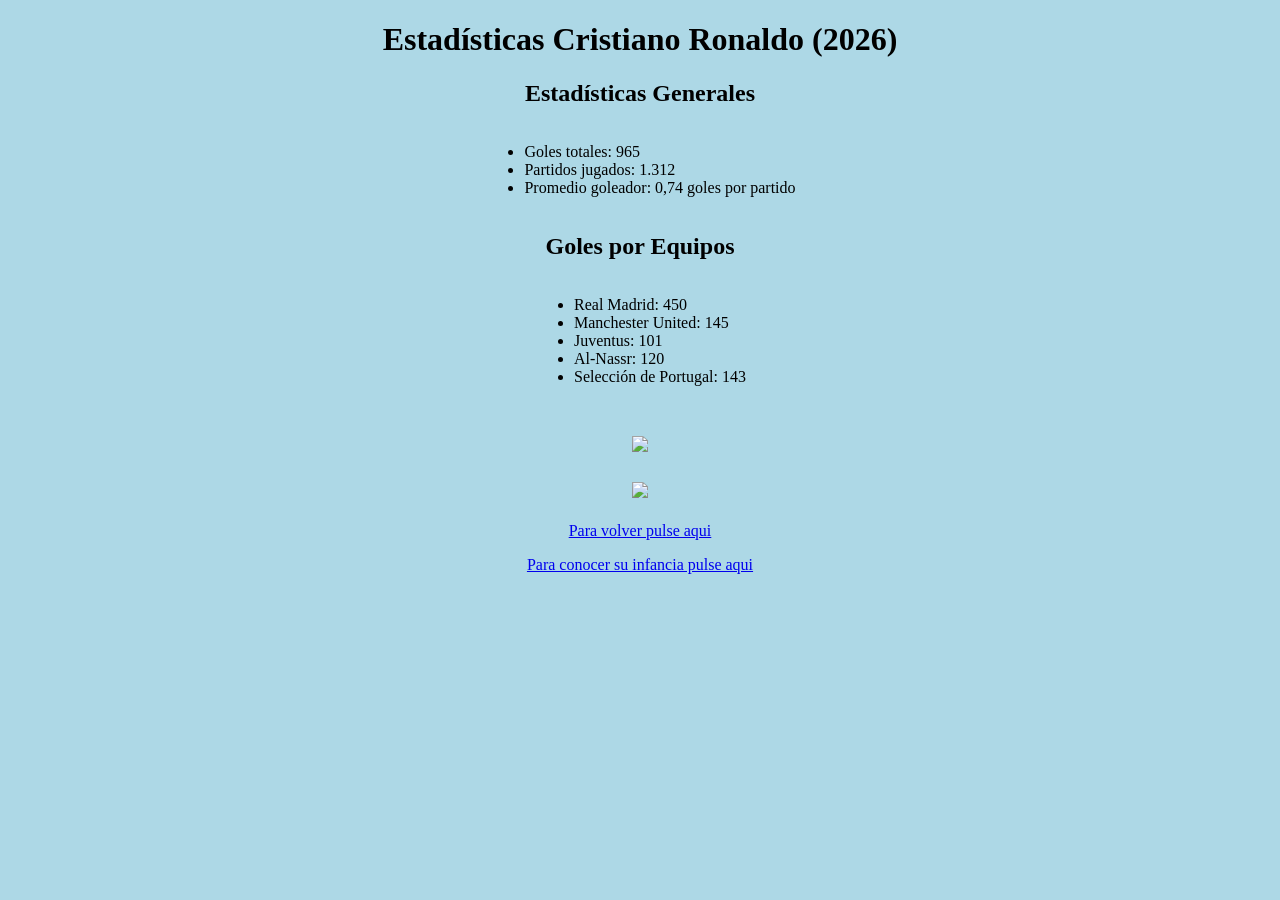
==== estadisticas.html @ cbf406df "Add files via upload" ====
<!DOCTYPE html>
<html lang="es">
<head>
<title>Estadisticas de Cristiano Ronaldo</title>
</head>

<body align="center" bgcolor="lightblue">

<h1>Estadísticas Cristiano Ronaldo (2026)</h1>

<h2>Estadísticas Generales</h2>

<ul style="display:inline-block; text-align:left;">
    <li>Goles totales: 965</li>
    <li>Partidos jugados: 1.312</li>
    <li>Promedio goleador: 0,74 goles por partido</li>
</ul>

<h2>Goles por Equipos</h2>

<ul style="display:inline-block; text-align:left;">
    <li>Real Madrid: 450</li>
    <li>Manchester United: 145</li>
    <li>Juventus: 101</li>
    <li>Al-Nassr: 120</li>
    <li>Selección de Portugal: 143</li>
</ul>

<h1><img src="imagenes/cr7copa.jpg" width="250"></h1>
<h3><img src="imagenes/madrid.jpg" width="250"></h3>

<p align="center">
<a href="index.html">Para volver pulse aqui</a>
</p>
<a href="infancia.html">Para conocer su infancia pulse aqui</a>

</body>
</html>
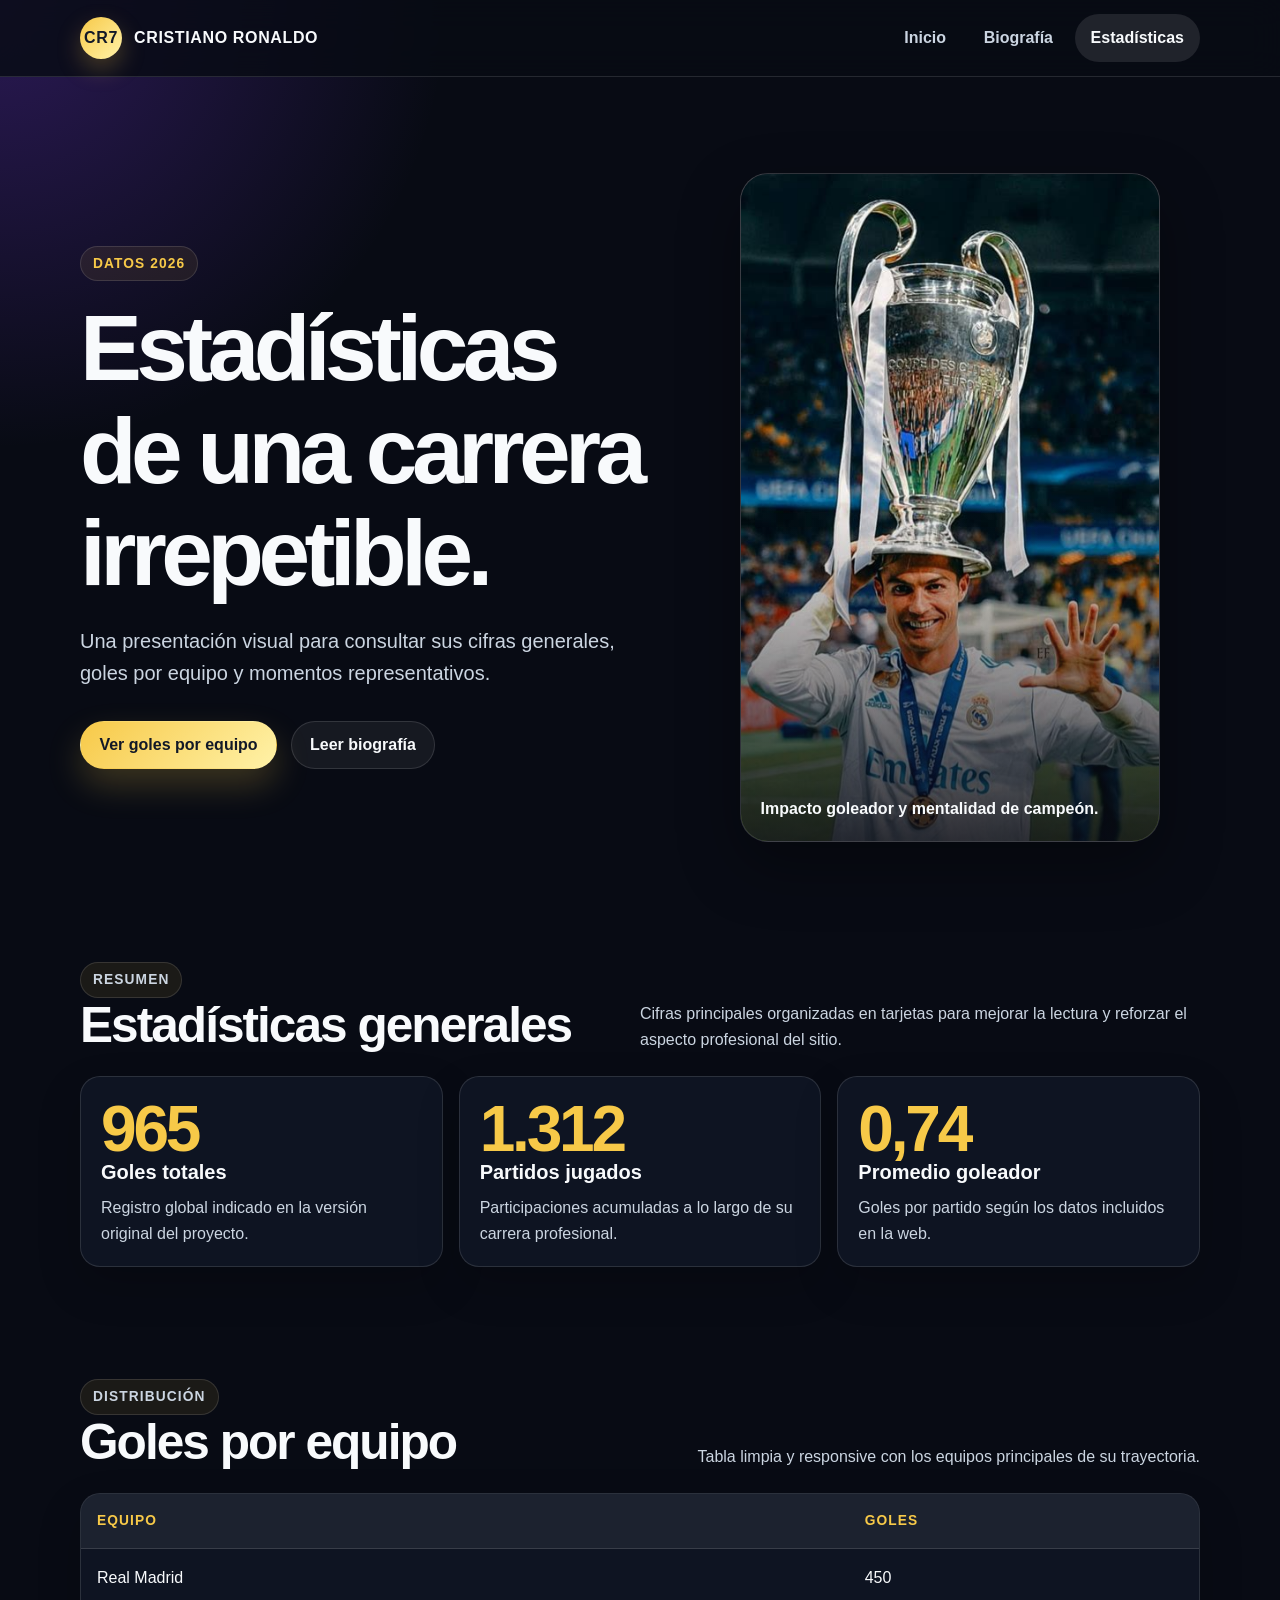
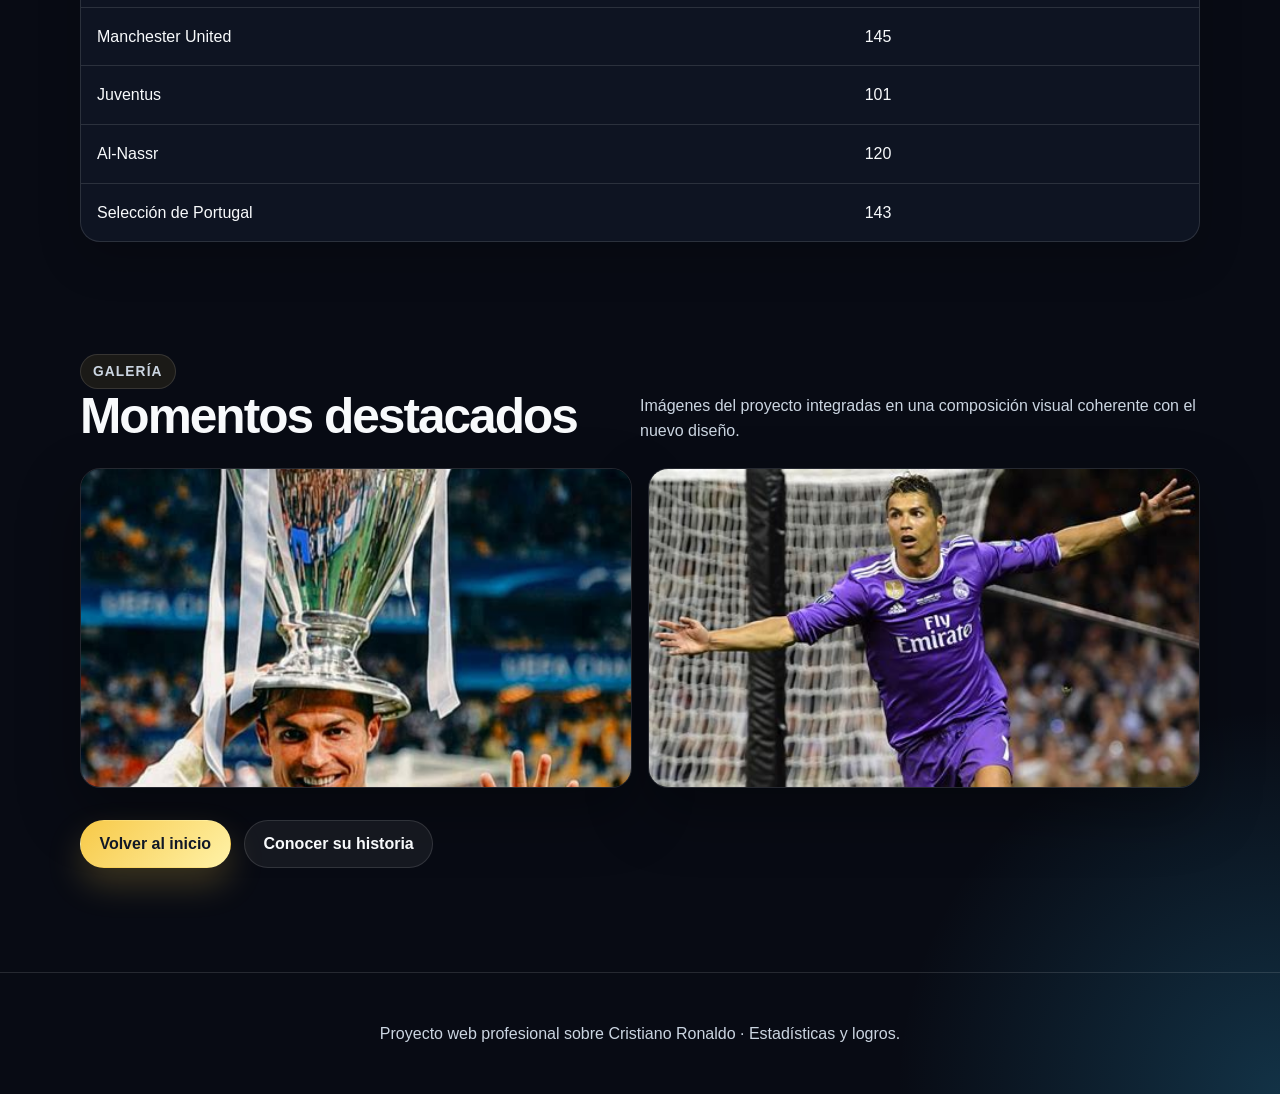
==== commit 886a93bb: "Profesionaliza sitio de Cristiano Ronaldo" ====
--- a/estadisticas.html
+++ b/estadisticas.html
@@ -1,38 +1,144 @@
 <!DOCTYPE html>
 <html lang="es">
 <head>
-<title>Estadisticas de Cristiano Ronaldo</title>
+    <meta charset="UTF-8">
+    <meta name="viewport" content="width=device-width, initial-scale=1.0">
+    <meta name="description" content="Estadísticas destacadas de Cristiano Ronaldo con tarjetas, tablas y galería visual.">
+    <title>Estadísticas de Cristiano Ronaldo | Datos destacados</title>
+    <link rel="stylesheet" href="estilos.css">
 </head>
+<body>
+    <header class="site-header">
+        <nav class="navbar container" aria-label="Navegación principal">
+            <a class="logo" href="index.html" aria-label="Inicio Cristiano Ronaldo">
+                <span class="logo-mark">CR7</span>
+                <span>Cristiano Ronaldo</span>
+            </a>
+            <ul class="nav-links">
+                <li><a href="index.html">Inicio</a></li>
+                <li><a href="infancia.html">Biografía</a></li>
+                <li><a class="active" href="estadisticas.html">Estadísticas</a></li>
+            </ul>
+        </nav>
+    </header>
 
-<body align="center" bgcolor="lightblue">
+    <main>
+        <section class="hero">
+            <div class="container hero-grid">
+                <div>
+                    <p class="eyebrow">Datos 2026</p>
+                    <h1>Estadísticas de una carrera irrepetible.</h1>
+                    <p class="lead">Una presentación visual para consultar sus cifras generales, goles por equipo y momentos representativos.</p>
+                    <div class="hero-actions">
+                        <a class="button button-primary" href="#goles">Ver goles por equipo</a>
+                        <a class="button button-secondary" href="infancia.html">Leer biografía</a>
+                    </div>
+                </div>
+                <figure class="feature-image">
+                    <img src="imagenes/cr7copa.jpg" alt="Cristiano Ronaldo sosteniendo un trofeo">
+                    <figcaption class="image-caption">Impacto goleador y mentalidad de campeón.</figcaption>
+                </figure>
+            </div>
+        </section>
 
-<h1>Estadísticas Cristiano Ronaldo (2026)</h1>
+        <section class="section" aria-labelledby="resumen-title">
+            <div class="container">
+                <div class="section-header">
+                    <div>
+                        <p class="eyebrow">Resumen</p>
+                        <h2 id="resumen-title">Estadísticas generales</h2>
+                    </div>
+                    <p>Cifras principales organizadas en tarjetas para mejorar la lectura y reforzar el aspecto profesional del sitio.</p>
+                </div>
+                <div class="stats-grid">
+                    <article class="stat-card">
+                        <span class="stat-number">965</span>
+                        <h3>Goles totales</h3>
+                        <p>Registro global indicado en la versión original del proyecto.</p>
+                    </article>
+                    <article class="stat-card">
+                        <span class="stat-number">1.312</span>
+                        <h3>Partidos jugados</h3>
+                        <p>Participaciones acumuladas a lo largo de su carrera profesional.</p>
+                    </article>
+                    <article class="stat-card">
+                        <span class="stat-number">0,74</span>
+                        <h3>Promedio goleador</h3>
+                        <p>Goles por partido según los datos incluidos en la web.</p>
+                    </article>
+                </div>
+            </div>
+        </section>
 
-<h2>Estadísticas Generales</h2>
+        <section id="goles" class="section" aria-labelledby="goles-title">
+            <div class="container">
+                <div class="section-header">
+                    <div>
+                        <p class="eyebrow">Distribución</p>
+                        <h2 id="goles-title">Goles por equipo</h2>
+                    </div>
+                    <p>Tabla limpia y responsive con los equipos principales de su trayectoria.</p>
+                </div>
+                <div class="table-card">
+                    <table>
+                        <thead>
+                            <tr>
+                                <th>Equipo</th>
+                                <th>Goles</th>
+                            </tr>
+                        </thead>
+                        <tbody>
+                            <tr>
+                                <td>Real Madrid</td>
+                                <td>450</td>
+                            </tr>
+                            <tr>
+                                <td>Manchester United</td>
+                                <td>145</td>
+                            </tr>
+                            <tr>
+                                <td>Juventus</td>
+                                <td>101</td>
+                            </tr>
+                            <tr>
+                                <td>Al-Nassr</td>
+                                <td>120</td>
+                            </tr>
+                            <tr>
+                                <td>Selección de Portugal</td>
+                                <td>143</td>
+                            </tr>
+                        </tbody>
+                    </table>
+                </div>
+            </div>
+        </section>
 
-<ul style="display:inline-block; text-align:left;">
-    <li>Goles totales: 965</li>
-    <li>Partidos jugados: 1.312</li>
-    <li>Promedio goleador: 0,74 goles por partido</li>
-</ul>
+        <section class="section" aria-labelledby="galeria-title">
+            <div class="container">
+                <div class="section-header">
+                    <div>
+                        <p class="eyebrow">Galería</p>
+                        <h2 id="galeria-title">Momentos destacados</h2>
+                    </div>
+                    <p>Imágenes del proyecto integradas en una composición visual coherente con el nuevo diseño.</p>
+                </div>
+                <div class="gallery-grid">
+                    <img src="imagenes/cr7copa.jpg" alt="Cristiano Ronaldo celebrando con un trofeo">
+                    <img src="imagenes/madrid.jpg" alt="Cristiano Ronaldo en su etapa con el Real Madrid">
+                </div>
+                <div class="card-actions">
+                    <a class="button button-primary" href="index.html">Volver al inicio</a>
+                    <a class="button button-secondary" href="infancia.html">Conocer su historia</a>
+                </div>
+            </div>
+        </section>
+    </main>
 
-<h2>Goles por Equipos</h2>
-
-<ul style="display:inline-block; text-align:left;">
-    <li>Real Madrid: 450</li>
-    <li>Manchester United: 145</li>
-    <li>Juventus: 101</li>
-    <li>Al-Nassr: 120</li>
-    <li>Selección de Portugal: 143</li>
-</ul>
-
-<h1><img src="imagenes/cr7copa.jpg" width="250"></h1>
-<h3><img src="imagenes/madrid.jpg" width="250"></h3>
-
-<p align="center">
-<a href="index.html">Para volver pulse aqui</a>
-</p>
-<a href="infancia.html">Para conocer su infancia pulse aqui</a>
-
+    <footer class="site-footer">
+        <div class="container">
+            <p>Proyecto web profesional sobre Cristiano Ronaldo · Estadísticas y logros.</p>
+        </div>
+    </footer>
 </body>
 </html>
--- a/estilos.css
+++ b/estilos.css
@@ -0,0 +1,445 @@
+:root {
+    --color-bg: #080b14;
+    --color-surface: #111827;
+    --color-surface-light: #1f2937;
+    --color-primary: #f7c948;
+    --color-secondary: #7c3aed;
+    --color-accent: #38bdf8;
+    --color-text: #f8fafc;
+    --color-muted: #cbd5e1;
+    --color-border: rgba(255, 255, 255, 0.12);
+    --shadow-soft: 0 24px 60px rgba(0, 0, 0, 0.35);
+    --radius-xl: 28px;
+    --radius-lg: 20px;
+    --max-width: 1120px;
+}
+
+* {
+    box-sizing: border-box;
+}
+
+html {
+    scroll-behavior: smooth;
+}
+
+body {
+    margin: 0;
+    font-family: "Inter", "Segoe UI", Arial, sans-serif;
+    color: var(--color-text);
+    background:
+        radial-gradient(circle at top left, rgba(124, 58, 237, 0.30), transparent 28rem),
+        radial-gradient(circle at bottom right, rgba(56, 189, 248, 0.22), transparent 24rem),
+        var(--color-bg);
+    line-height: 1.6;
+}
+
+img {
+    max-width: 100%;
+    display: block;
+}
+
+a {
+    color: inherit;
+    text-decoration: none;
+}
+
+.container {
+    width: min(100% - 2rem, var(--max-width));
+    margin: 0 auto;
+}
+
+.site-header {
+    position: sticky;
+    top: 0;
+    z-index: 10;
+    border-bottom: 1px solid var(--color-border);
+    background: rgba(8, 11, 20, 0.82);
+    backdrop-filter: blur(16px);
+}
+
+.navbar {
+    display: flex;
+    align-items: center;
+    justify-content: space-between;
+    gap: 1rem;
+    min-height: 76px;
+}
+
+.logo {
+    display: inline-flex;
+    align-items: center;
+    gap: 0.75rem;
+    font-weight: 800;
+    letter-spacing: 0.04em;
+    text-transform: uppercase;
+}
+
+.logo-mark {
+    display: grid;
+    place-items: center;
+    width: 42px;
+    height: 42px;
+    border-radius: 50%;
+    color: #111827;
+    background: linear-gradient(135deg, var(--color-primary), #fff2a8);
+    box-shadow: 0 10px 24px rgba(247, 201, 72, 0.25);
+}
+
+.nav-links {
+    display: flex;
+    align-items: center;
+    gap: 0.35rem;
+    list-style: none;
+    margin: 0;
+    padding: 0;
+}
+
+.nav-links a {
+    display: inline-flex;
+    padding: 0.7rem 1rem;
+    border-radius: 999px;
+    color: var(--color-muted);
+    font-weight: 700;
+    transition: 180ms ease;
+}
+
+.nav-links a:hover,
+.nav-links a.active {
+    color: var(--color-text);
+    background: rgba(255, 255, 255, 0.10);
+}
+
+.hero {
+    padding: 5rem 0 3rem;
+}
+
+.hero-grid {
+    display: grid;
+    grid-template-columns: minmax(0, 1.08fr) minmax(280px, 0.92fr);
+    gap: 2rem;
+    align-items: center;
+}
+
+.eyebrow {
+    display: inline-flex;
+    align-items: center;
+    gap: 0.5rem;
+    margin: 0 0 1rem;
+    padding: 0.35rem 0.75rem;
+    border: 1px solid var(--color-border);
+    border-radius: 999px;
+    color: var(--color-primary);
+    background: rgba(247, 201, 72, 0.08);
+    font-size: 0.86rem;
+    font-weight: 800;
+    letter-spacing: 0.08em;
+    text-transform: uppercase;
+}
+
+h1,
+h2,
+h3 {
+    margin: 0;
+    line-height: 1.1;
+}
+
+h1 {
+    max-width: 780px;
+    font-size: clamp(2.8rem, 8vw, 5.8rem);
+    letter-spacing: -0.06em;
+}
+
+h2 {
+    font-size: clamp(2rem, 5vw, 3.1rem);
+    letter-spacing: -0.04em;
+}
+
+h3 {
+    font-size: 1.25rem;
+}
+
+.lead {
+    max-width: 720px;
+    margin: 1.35rem 0 0;
+    color: var(--color-muted);
+    font-size: clamp(1.05rem, 2vw, 1.25rem);
+}
+
+.hero-actions,
+.card-actions {
+    display: flex;
+    flex-wrap: wrap;
+    gap: 0.85rem;
+    margin-top: 2rem;
+}
+
+.button {
+    display: inline-flex;
+    align-items: center;
+    justify-content: center;
+    gap: 0.5rem;
+    min-height: 48px;
+    padding: 0 1.15rem;
+    border: 1px solid transparent;
+    border-radius: 999px;
+    font-weight: 800;
+    transition: 180ms ease;
+}
+
+.button-primary {
+    color: #111827;
+    background: linear-gradient(135deg, var(--color-primary), #fff2a8);
+    box-shadow: 0 16px 34px rgba(247, 201, 72, 0.22);
+}
+
+.button-secondary {
+    border-color: var(--color-border);
+    color: var(--color-text);
+    background: rgba(255, 255, 255, 0.06);
+}
+
+.button:hover {
+    transform: translateY(-2px);
+}
+
+.feature-image {
+    overflow: hidden;
+    position: relative;
+    border: 1px solid var(--color-border);
+    border-radius: var(--radius-xl);
+    background: linear-gradient(160deg, rgba(255, 255, 255, 0.12), rgba(255, 255, 255, 0.04));
+    box-shadow: var(--shadow-soft);
+}
+
+.feature-image img {
+    width: 100%;
+    height: 100%;
+    min-height: 360px;
+    object-fit: cover;
+}
+
+.feature-image::after {
+    content: "";
+    position: absolute;
+    inset: 0;
+    background: linear-gradient(180deg, transparent 48%, rgba(8, 11, 20, 0.84));
+}
+
+.image-caption {
+    position: absolute;
+    right: 1.25rem;
+    bottom: 1.25rem;
+    left: 1.25rem;
+    z-index: 1;
+    color: var(--color-text);
+    font-weight: 800;
+}
+
+.section {
+    padding: 3.5rem 0;
+}
+
+.section-header {
+    display: flex;
+    align-items: end;
+    justify-content: space-between;
+    gap: 1.5rem;
+    margin-bottom: 1.5rem;
+}
+
+.section-header p {
+    max-width: 560px;
+    margin: 0;
+    color: var(--color-muted);
+}
+
+.card-grid {
+    display: grid;
+    grid-template-columns: repeat(3, minmax(0, 1fr));
+    gap: 1rem;
+}
+
+.card,
+.stat-card,
+.timeline-item,
+.table-card {
+    border: 1px solid var(--color-border);
+    border-radius: var(--radius-lg);
+    background: rgba(17, 24, 39, 0.78);
+    box-shadow: 0 18px 44px rgba(0, 0, 0, 0.18);
+}
+
+.card,
+.stat-card,
+.timeline-item {
+    padding: 1.25rem;
+}
+
+.card-icon {
+    display: grid;
+    place-items: center;
+    width: 48px;
+    height: 48px;
+    margin-bottom: 1rem;
+    border-radius: 16px;
+    color: #111827;
+    background: var(--color-primary);
+    font-weight: 900;
+}
+
+.card p,
+.timeline-item p,
+.stat-card p {
+    margin: 0.75rem 0 0;
+    color: var(--color-muted);
+}
+
+.profile-list,
+.clean-list {
+    display: grid;
+    gap: 0.85rem;
+    margin: 0;
+    padding: 0;
+    list-style: none;
+}
+
+.profile-list li,
+.clean-list li {
+    display: flex;
+    justify-content: space-between;
+    gap: 1rem;
+    padding: 0.9rem 1rem;
+    border: 1px solid var(--color-border);
+    border-radius: 16px;
+    background: rgba(255, 255, 255, 0.05);
+}
+
+.profile-list strong,
+.clean-list strong {
+    color: var(--color-primary);
+}
+
+.stats-grid {
+    display: grid;
+    grid-template-columns: repeat(3, minmax(0, 1fr));
+    gap: 1rem;
+}
+
+.stat-number {
+    display: block;
+    color: var(--color-primary);
+    font-size: clamp(2.2rem, 6vw, 4rem);
+    font-weight: 900;
+    line-height: 1;
+    letter-spacing: -0.05em;
+}
+
+.timeline {
+    display: grid;
+    gap: 1rem;
+}
+
+.timeline-item {
+    display: grid;
+    grid-template-columns: 120px 1fr;
+    gap: 1rem;
+}
+
+.timeline-year {
+    color: var(--color-primary);
+    font-weight: 900;
+}
+
+.table-card {
+    overflow: hidden;
+}
+
+table {
+    width: 100%;
+    border-collapse: collapse;
+}
+
+th,
+td {
+    padding: 1rem;
+    text-align: left;
+    border-bottom: 1px solid var(--color-border);
+}
+
+th {
+    color: var(--color-primary);
+    background: rgba(255, 255, 255, 0.06);
+    font-size: 0.86rem;
+    letter-spacing: 0.08em;
+    text-transform: uppercase;
+}
+
+tr:last-child td {
+    border-bottom: 0;
+}
+
+.gallery-grid {
+    display: grid;
+    grid-template-columns: repeat(2, minmax(0, 1fr));
+    gap: 1rem;
+}
+
+.gallery-grid img {
+    width: 100%;
+    height: 320px;
+    object-fit: cover;
+    border: 1px solid var(--color-border);
+    border-radius: var(--radius-lg);
+    box-shadow: var(--shadow-soft);
+}
+
+.site-footer {
+    margin-top: 3rem;
+    border-top: 1px solid var(--color-border);
+    padding: 2rem 0;
+    color: var(--color-muted);
+    text-align: center;
+}
+
+@media (max-width: 820px) {
+    .navbar,
+    .section-header {
+        align-items: flex-start;
+        flex-direction: column;
+    }
+
+    .nav-links {
+        flex-wrap: wrap;
+    }
+
+    .hero {
+        padding-top: 3rem;
+    }
+
+    .hero-grid,
+    .card-grid,
+    .stats-grid,
+    .gallery-grid {
+        grid-template-columns: 1fr;
+    }
+
+    .timeline-item {
+        grid-template-columns: 1fr;
+    }
+}
+
+@media (max-width: 560px) {
+    .container {
+        width: min(100% - 1.25rem, var(--max-width));
+    }
+
+    .profile-list li,
+    .clean-list li {
+        flex-direction: column;
+    }
+
+    th,
+    td {
+        padding: 0.75rem;
+    }
+}
